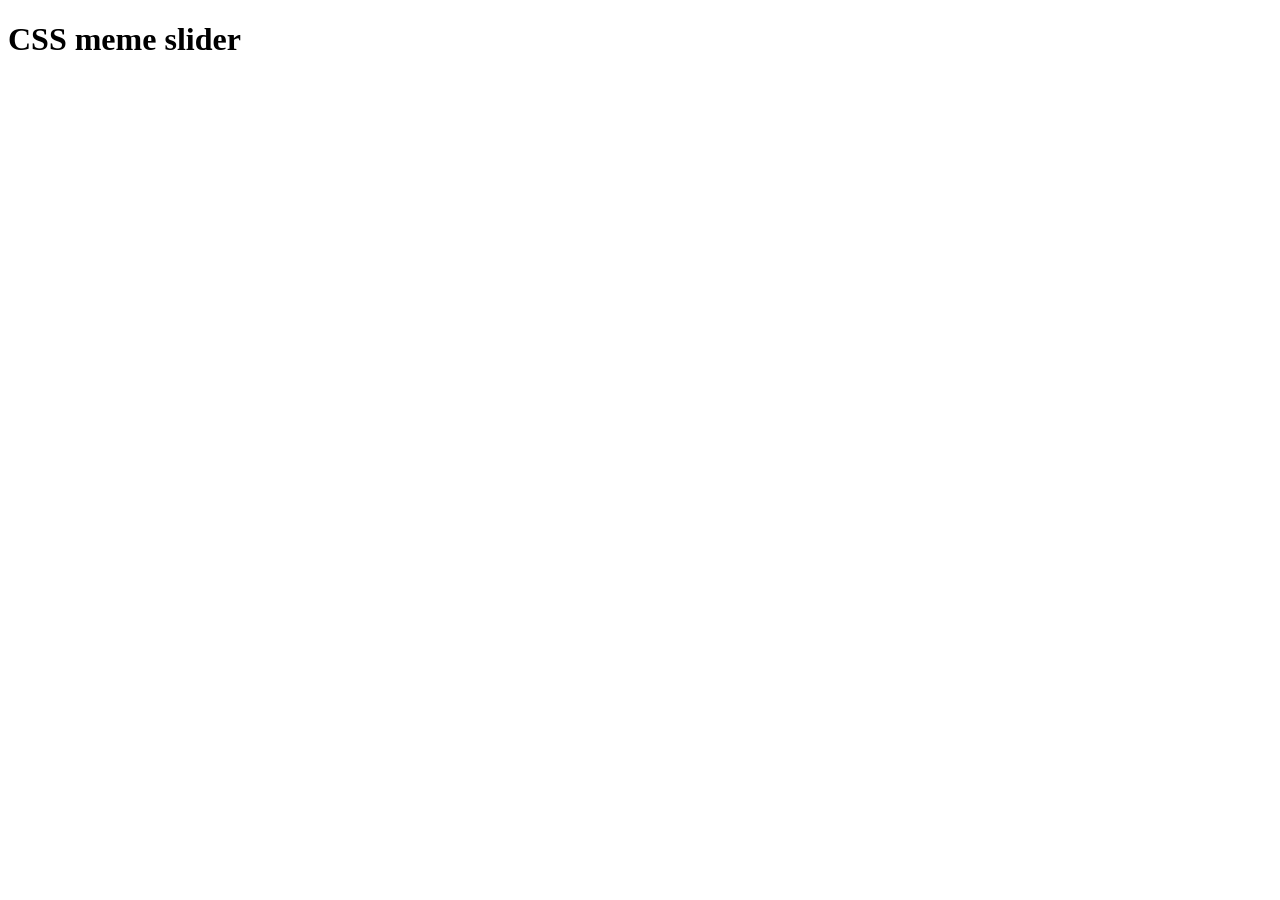
==== cssMemeSlider/index.html @ 93bbd3e7 "feat: create folder for the task (Sat, Sep 14, 2024 08:11:37 PM)" ====
<!DOCTYPE html>
<html lang="en">
<head>
    <meta charset="UTF-8">
    <meta name="viewport" content="width=device-width, initial-scale=1.0">
    <title>CSS meme slider</title>
</head>
<body>
    <h1>CSS meme slider</h1>
</body>
</html>
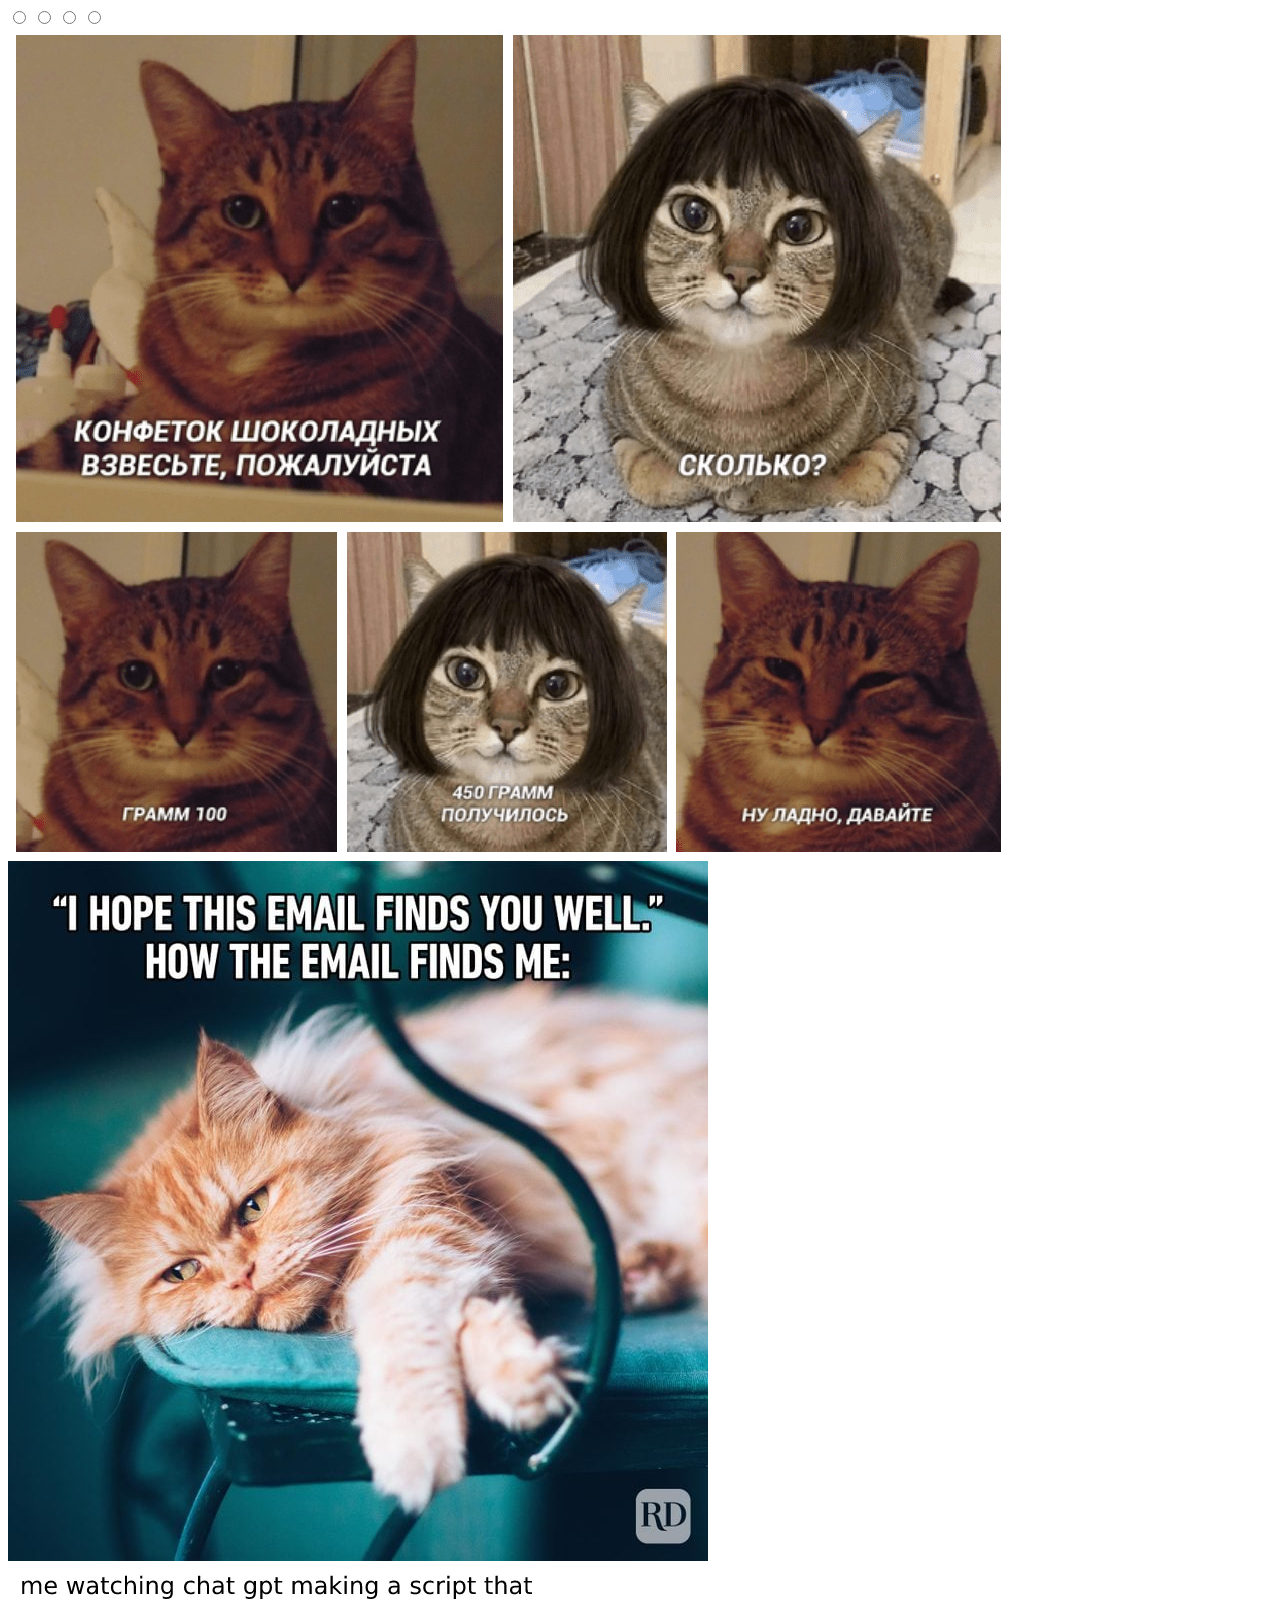
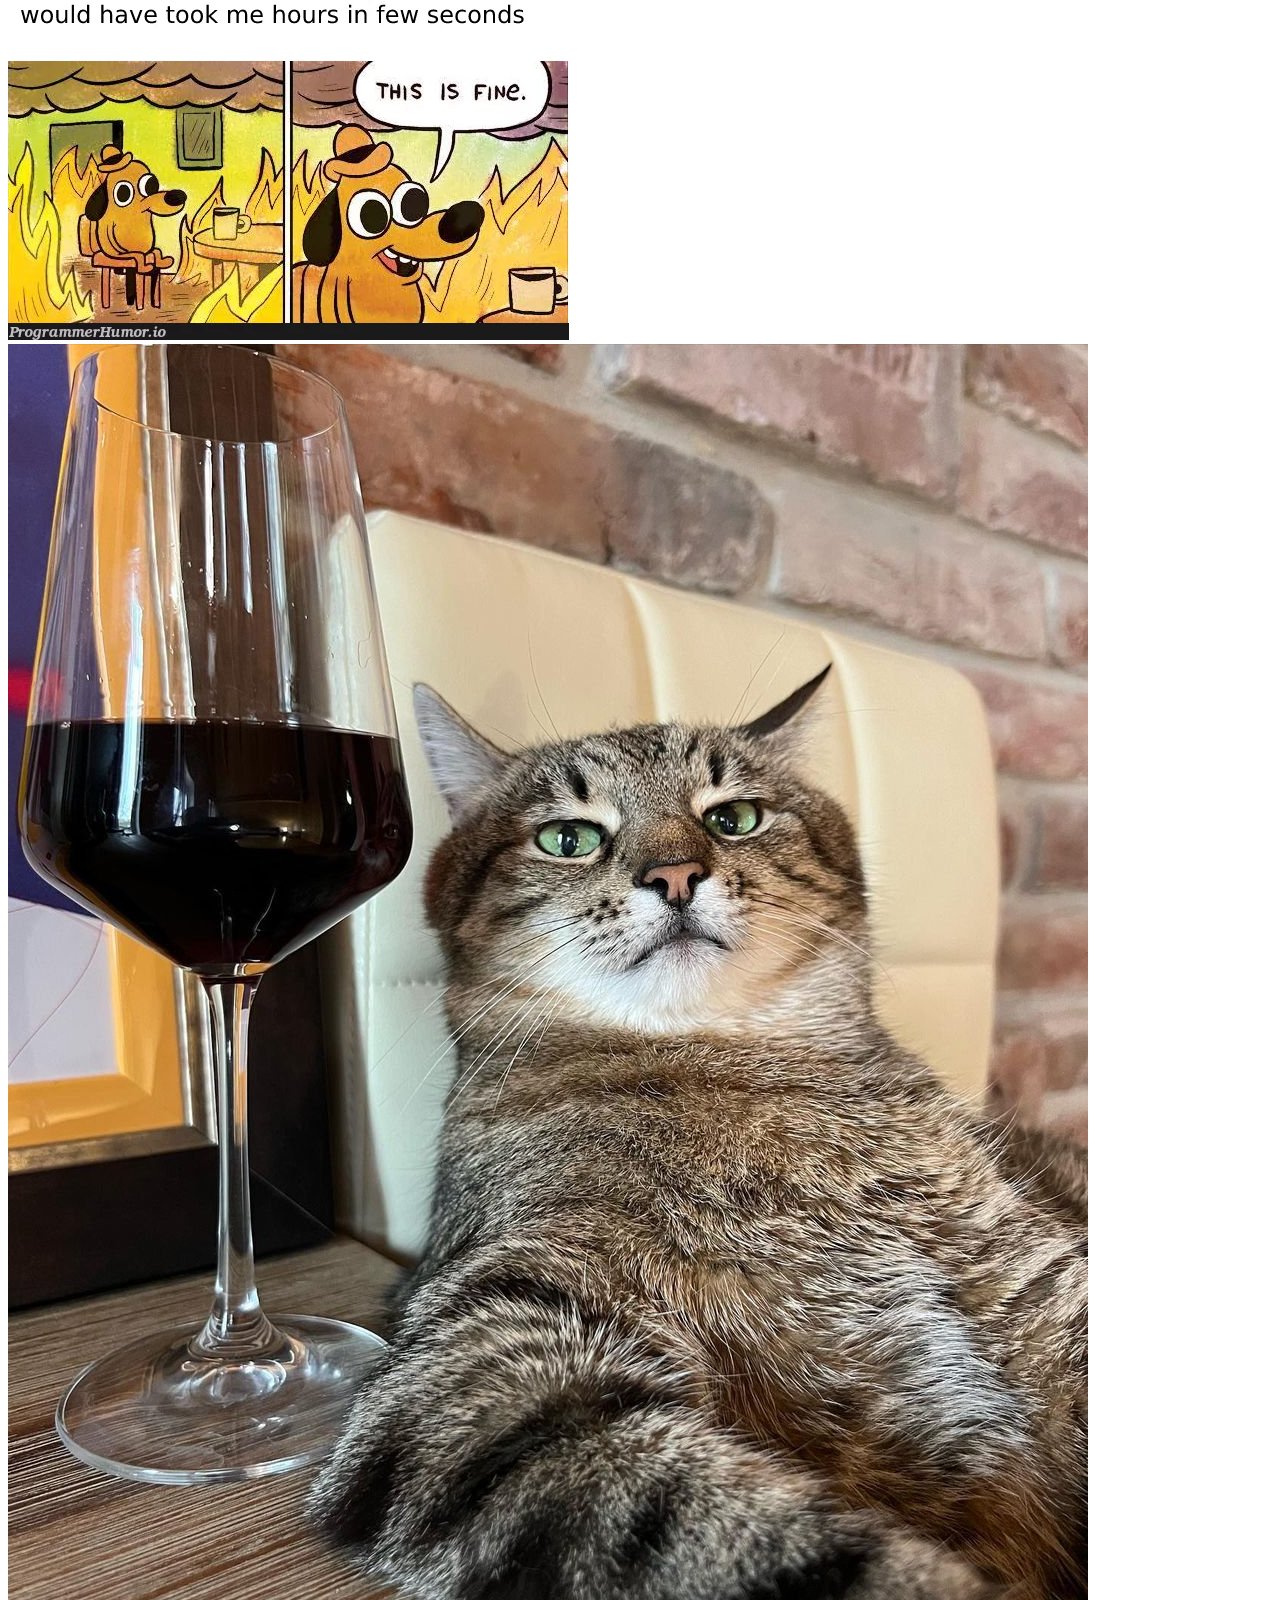
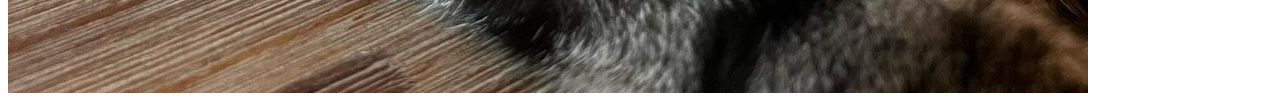
==== commit a35a5436: "feat: copy html from the draft (Sat, Sep 14, 2024 08:16:51 PM)" ====
--- a/cssMemeSlider/index.html
+++ b/cssMemeSlider/index.html
@@ -1,11 +1,55 @@
 <!DOCTYPE html>
 <html lang="en">
+
 <head>
     <meta charset="UTF-8">
     <meta name="viewport" content="width=device-width, initial-scale=1.0">
-    <title>CSS meme slider</title>
+    <link rel="stylesheet" href="styles.css">
+    <title>CSS: MEME Slider</title>
 </head>
+
 <body>
-    <h1>CSS meme slider</h1>
+
+    <div class="container-meme-slider">
+        <div class="meme-slides">
+            <input type="radio" name="radio-button" id="radio-1" />
+
+            <input type="radio" name="radio-button" id="radio-2" />
+
+            <input type="radio" name="radio-button" id="radio-3" />
+
+            <input type="radio" name="radio-button" id="radio-4" />
+
+            <div class="first slide">
+                <img src='resources/meme-1.jpg' alt="meme-slider">
+            </div>
+            <div class="slide">
+                <img src='resources/meme-2.jpg' alt="meme-slider">
+            </div>
+            <div class="slide">
+                <img src='resources/meme-3.webp' alt="meme-slider">
+            </div>
+            <div class="slide">
+                <img src='resources/meme-4.jpg' alt="meme-slider">
+            </div>
+        </div>
+
+        <div class="navigation">
+            <label for="radio-1" class="navigation-btn">
+                <span></span>
+            </label>
+            <label for="radio-2" class="navigation-btn">
+                <span></span>
+            </label>
+            <label for="radio-3" class="navigation-btn">
+                <span></span>
+            </label>
+            <label for="radio-4" class="navigation-btn">
+                <span></span>
+            </label>
+        </div>
+    </div>
+
 </body>
+
 </html>
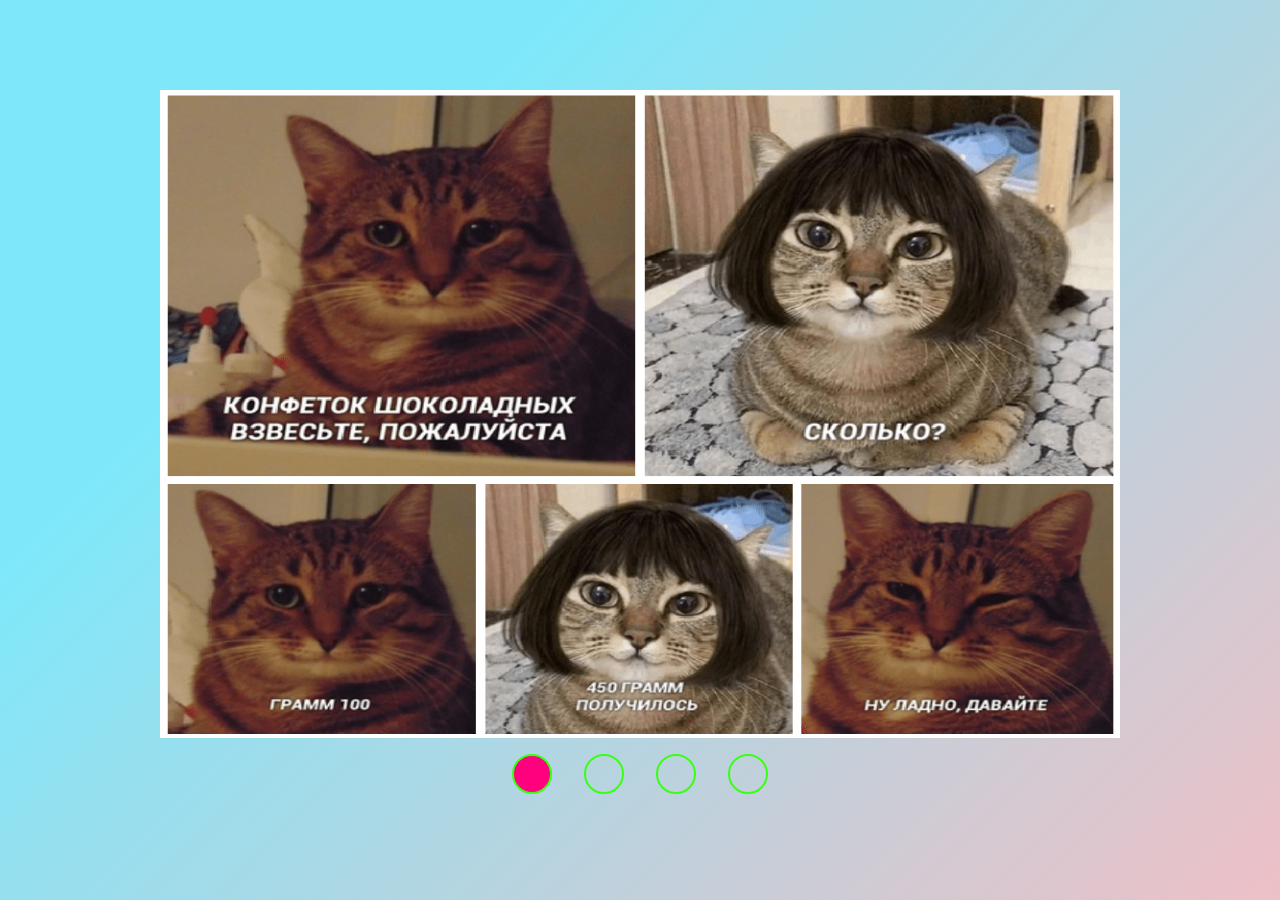
==== commit 918c33d5: "feat: style active and checked states of buttons (Sat, Sep 14, 2024 08:46:50 PM)" ====
--- a/cssMemeSlider/index.html
+++ b/cssMemeSlider/index.html
@@ -12,7 +12,7 @@
 
     <div class="container-meme-slider">
         <div class="meme-slides">
-            <input type="radio" name="radio-button" id="radio-1" />
+            <input type="radio" name="radio-button" id="radio-1" checked/>
 
             <input type="radio" name="radio-button" id="radio-2" />
 
--- a/cssMemeSlider/styles.css
+++ b/cssMemeSlider/styles.css
@@ -0,0 +1,99 @@
+body {
+    margin: 0;
+    padding: 0;
+    height: 100vh;
+    display: flex;
+    justify-content: center;
+    align-items: center;
+    background-color: #eec0c6;
+    background-image: linear-gradient(315deg, #eec0c6 0%, #7ee8fa 74%);
+
+}
+
+.container-meme-slider {
+    width: 85%;
+    overflow: hidden;
+    aspect-ratio: 4 / 3;
+    max-width: 60rem;
+}
+
+.meme-slides {
+    width: 400%;
+    height: 90%;
+    display: flex;
+}
+
+.meme-slides input {
+    display: none;
+}
+
+.slide {
+    width: 25%;
+    transition: margin 2s;
+}
+
+.slide img {
+    width: 100%;
+    height: 100%;
+}
+
+.navigation {
+    width: 100%;
+    height: 10%;
+    display: flex;
+    justify-content: center;
+}
+
+.navigation-btn {
+    cursor: pointer;
+    height: 100%;
+    aspect-ratio: 1 / 1;
+    display: flex;
+    justify-content: center;
+    align-items: center;
+
+    & span {
+        display: block;
+        border: 0.125rem solid #39FF14;
+        border-radius: 50%;
+        transition: background-color 1s;
+        height: 50%;
+        width: 50%;
+    }
+
+    &:hover {
+        & span {
+            background-color: #39FF14;
+        }
+    }
+}
+
+#radio-1:checked~.first {
+    margin-left: 0;
+}
+
+#radio-2:checked~.first {
+    margin-left: -25%;
+}
+
+#radio-3:checked~.first {
+    margin-left: -50%;
+}
+
+#radio-4:checked~.first {
+    margin-left: -75%;
+}
+
+.container-meme-slider:has(#radio-1:checked) .navigation label[for=radio-1] span,
+.container-meme-slider:has(#radio-2:checked) .navigation label[for=radio-2] span,
+.container-meme-slider:has(#radio-3:checked) .navigation label[for=radio-3] span,
+.container-meme-slider:has(#radio-4:checked) .navigation label[for=radio-4] span {
+    background-color: #FF007F;
+}
+
+.container-meme-slider:has(#radio-1:active) .navigation label[for=radio-1] span,
+.container-meme-slider:has(#radio-2:active) .navigation label[for=radio-2] span,
+.container-meme-slider:has(#radio-3:active) .navigation label[for=radio-3] span,
+.container-meme-slider:has(#radio-4:active) .navigation label[for=radio-4] span {
+    background-color: #FFFF00;
+}
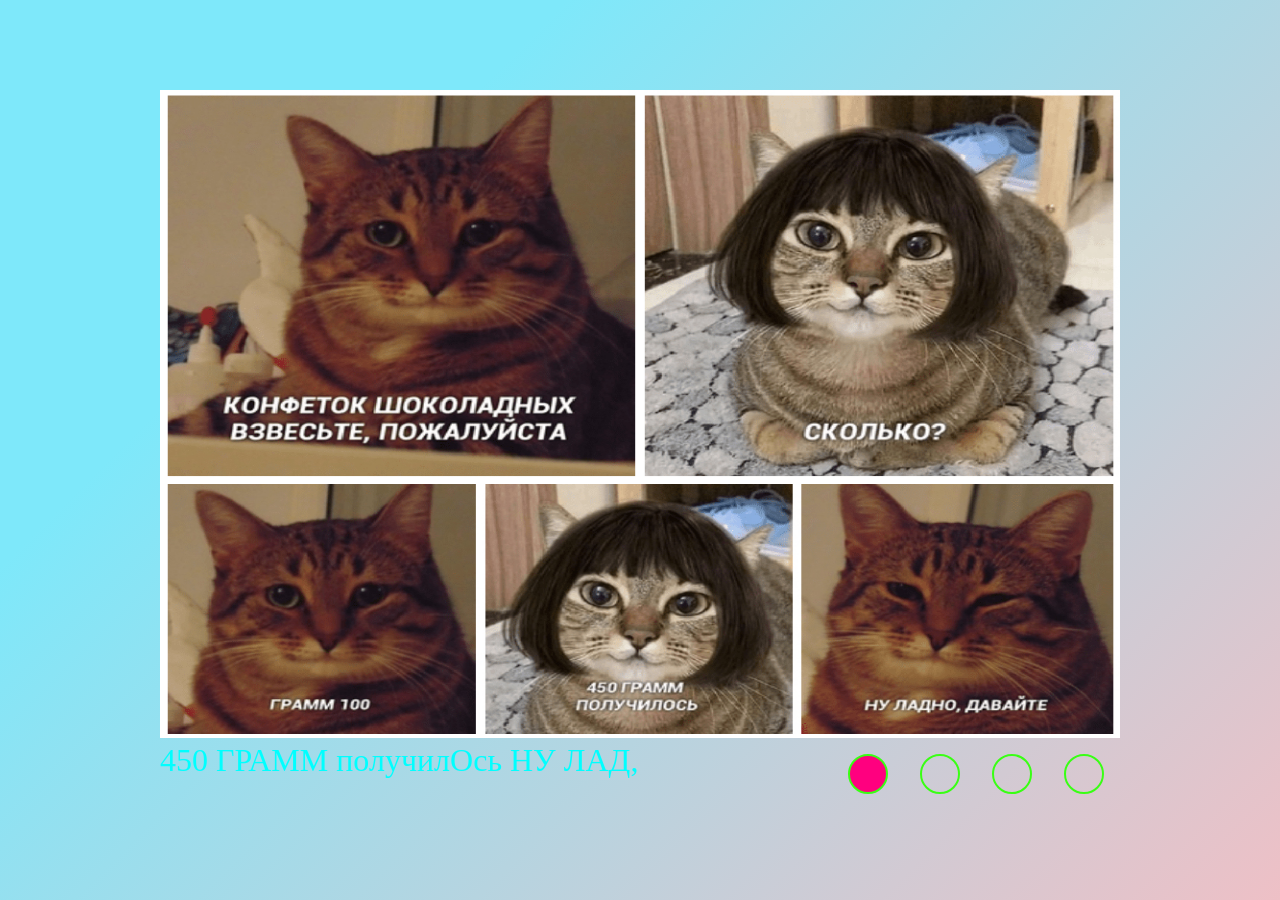
==== commit 8713641f: "feat: add captions and media breakpoint (Sat, Sep 14, 2024 09:27:35 PM)" ====
--- a/cssMemeSlider/index.html
+++ b/cssMemeSlider/index.html
@@ -11,42 +11,45 @@
 <body>
 
     <div class="container-meme-slider">
-        <div class="meme-slides">
+        <div class="meme-slider">
             <input type="radio" name="radio-button" id="radio-1" checked/>
-
             <input type="radio" name="radio-button" id="radio-2" />
-
             <input type="radio" name="radio-button" id="radio-3" />
-
             <input type="radio" name="radio-button" id="radio-4" />
 
-            <div class="first slide">
-                <img src='resources/meme-1.jpg' alt="meme-slider">
+            <div class="meme-slides">
+                <figure class="first slide">
+                    <img src='resources/meme-1.jpg' alt="meme-slider">
+                    <figCaption>450 ГРАММ получилОсь НУ ЛАД,</figCaption>
+                </figure>
+                <figure class="slide">
+                    <img src='resources/meme-2.jpg' alt="meme-slider">
+                    <figCaption>HOV THE EMA11 Е1И08 ME:</figCaption>
+                </figure>
+                <figure class="slide">
+                    <img src='resources/meme-3.webp' alt="meme-slider">
+                    <figCaption>🧐 programmerhumor.io 🫥</figCaption>
+                </figure>
+                <figure class="slide">
+                    <img src='resources/meme-4.jpg' alt="meme-slider">
+                    <figCaption>CTE㌲AH</figCaption>
+                </figure>
             </div>
-            <div class="slide">
-                <img src='resources/meme-2.jpg' alt="meme-slider">
+
+            <div class="navigation">
+                <label for="radio-1" class="navigation-btn">
+                    <span></span>
+                </label>
+                <label for="radio-2" class="navigation-btn">
+                    <span></span>
+                </label>
+                <label for="radio-3" class="navigation-btn">
+                    <span></span>
+                </label>
+                <label for="radio-4" class="navigation-btn">
+                    <span></span>
+                </label>
             </div>
-            <div class="slide">
-                <img src='resources/meme-3.webp' alt="meme-slider">
-            </div>
-            <div class="slide">
-                <img src='resources/meme-4.jpg' alt="meme-slider">
-            </div>
-        </div>
-
-        <div class="navigation">
-            <label for="radio-1" class="navigation-btn">
-                <span></span>
-            </label>
-            <label for="radio-2" class="navigation-btn">
-                <span></span>
-            </label>
-            <label for="radio-3" class="navigation-btn">
-                <span></span>
-            </label>
-            <label for="radio-4" class="navigation-btn">
-                <span></span>
-            </label>
         </div>
     </div>
 
--- a/cssMemeSlider/styles.css
+++ b/cssMemeSlider/styles.css
@@ -23,12 +23,17 @@
     display: flex;
 }
 
-.meme-slides input {
+.meme-slider {
+    height: 100%;
+}
+
+.meme-slider input {
     display: none;
 }
 
 .slide {
     width: 25%;
+    margin: 0;
     transition: margin 2s;
 }
 
@@ -37,11 +42,16 @@
     height: 100%;
 }
 
+.slide figcaption {
+    color: #00FFFF;
+    font-size: 2rem;
+}
+
 .navigation {
     width: 100%;
     height: 10%;
     display: flex;
-    justify-content: center;
+    justify-content: end;
 }
 
 .navigation-btn {
@@ -68,19 +78,19 @@
     }
 }
 
-#radio-1:checked~.first {
+#radio-1:checked~.meme-slides .first {
     margin-left: 0;
 }
 
-#radio-2:checked~.first {
+#radio-2:checked~.meme-slides .first {
     margin-left: -25%;
 }
 
-#radio-3:checked~.first {
+#radio-3:checked~.meme-slides .first {
     margin-left: -50%;
 }
 
-#radio-4:checked~.first {
+#radio-4:checked~.meme-slides .first {
     margin-left: -75%;
 }
 
@@ -96,4 +106,19 @@
 .container-meme-slider:has(#radio-3:active) .navigation label[for=radio-3] span,
 .container-meme-slider:has(#radio-4:active) .navigation label[for=radio-4] span {
     background-color: #FFFF00;
-}+}
+
+@media screen and (max-width: 800px) {
+    .navigation {
+        justify-content: center;
+    }
+
+    .meme-slides {
+        height: 80%;
+    }
+
+    .slide figcaption {
+        margin-top: 6%;
+        font-size: 1rem;
+    }
+}
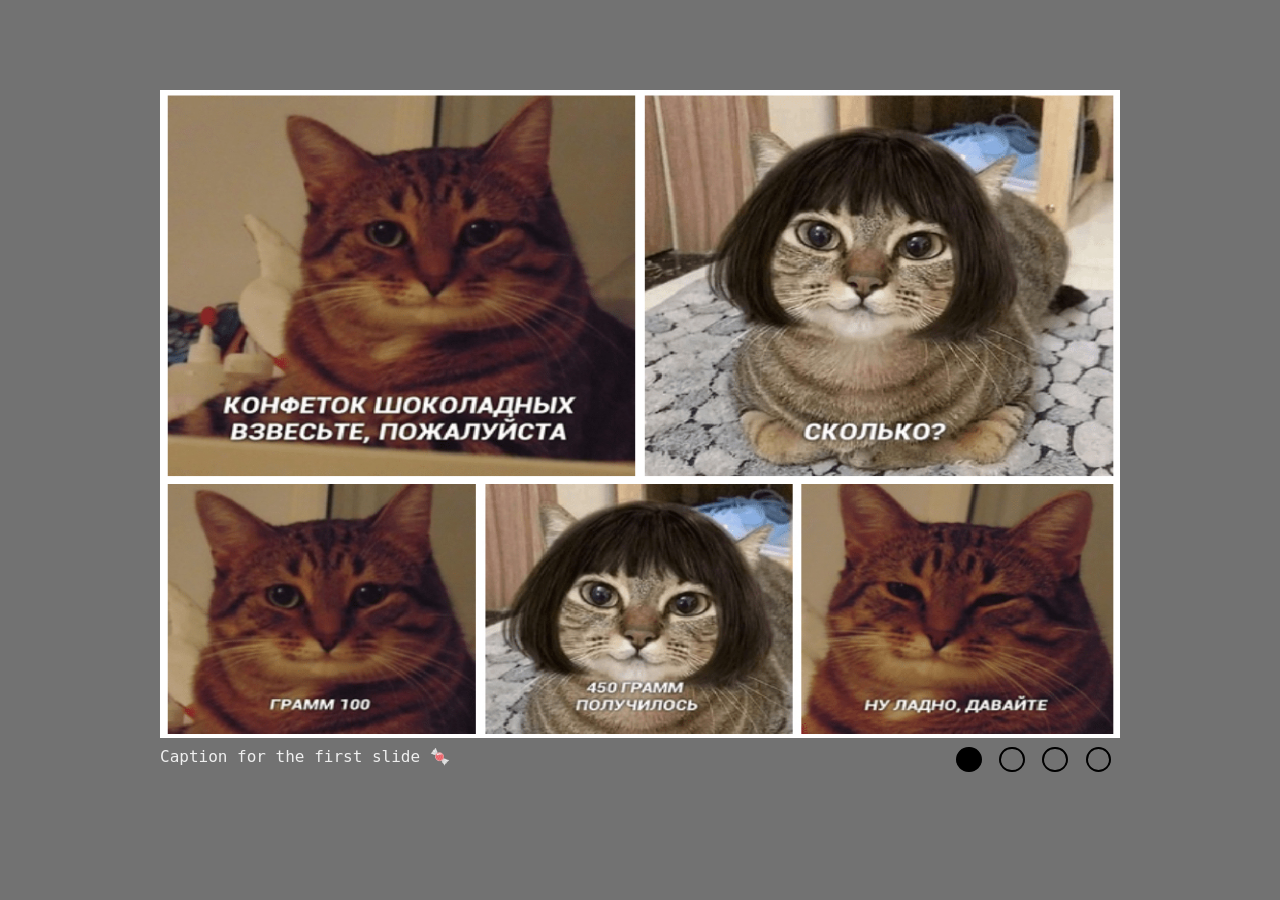
==== commit a184d79c: "feat: implement styles for the slider (Sun, Sep 15, 2024 10:53:11 AM)" ====
--- a/cssMemeSlider/index.html
+++ b/cssMemeSlider/index.html
@@ -20,19 +20,19 @@
             <div class="meme-slides">
                 <figure class="first slide">
                     <img src='resources/meme-1.jpg' alt="meme-slider">
-                    <figCaption>450 ГРАММ получилОсь НУ ЛАД,</figCaption>
+                    <figCaption>Caption for the first slide 🍬</figCaption>
                 </figure>
                 <figure class="slide">
                     <img src='resources/meme-2.jpg' alt="meme-slider">
-                    <figCaption>HOV THE EMA11 Е1И08 ME:</figCaption>
+                    <figCaption>Caption for the second slide 🙀</figCaption>
                 </figure>
                 <figure class="slide">
                     <img src='resources/meme-3.webp' alt="meme-slider">
-                    <figCaption>🧐 programmerhumor.io 🫥</figCaption>
+                    <figCaption>Caption for the third slide ⌛️</figCaption>
                 </figure>
                 <figure class="slide">
                     <img src='resources/meme-4.jpg' alt="meme-slider">
-                    <figCaption>CTE㌲AH</figCaption>
+                    <figCaption>Caption for the fourth slide 🍷</figCaption>
                 </figure>
             </div>
 
--- a/cssMemeSlider/styles.css
+++ b/cssMemeSlider/styles.css
@@ -5,8 +5,7 @@
     display: flex;
     justify-content: center;
     align-items: center;
-    background-color: #eec0c6;
-    background-image: linear-gradient(315deg, #eec0c6 0%, #7ee8fa 74%);
+    background-color: #3f3f3fba;
 
 }
 
@@ -35,6 +34,9 @@
     width: 25%;
     margin: 0;
     transition: margin 2s;
+    figcaption {
+        margin-top: 0.5%;
+    }
 }
 
 .slide img {
@@ -43,8 +45,9 @@
 }
 
 .slide figcaption {
-    color: #00FFFF;
-    font-size: 2rem;
+    color: rgba(255, 255, 255, 0.885);
+    font-size: 1rem;
+    font-family: monospace;
 }
 
 .navigation {
@@ -56,7 +59,7 @@
 
 .navigation-btn {
     cursor: pointer;
-    height: 100%;
+    height: 60%;
     aspect-ratio: 1 / 1;
     display: flex;
     justify-content: center;
@@ -64,7 +67,7 @@
 
     & span {
         display: block;
-        border: 0.125rem solid #39FF14;
+        border: 0.125rem solid black;
         border-radius: 50%;
         transition: background-color 1s;
         height: 50%;
@@ -73,7 +76,7 @@
 
     &:hover {
         & span {
-            background-color: #39FF14;
+            background-color: white;
         }
     }
 }
@@ -98,14 +101,14 @@
 .container-meme-slider:has(#radio-2:checked) .navigation label[for=radio-2] span,
 .container-meme-slider:has(#radio-3:checked) .navigation label[for=radio-3] span,
 .container-meme-slider:has(#radio-4:checked) .navigation label[for=radio-4] span {
-    background-color: #FF007F;
+    background-color: black;
 }
 
 .container-meme-slider:has(#radio-1:active) .navigation label[for=radio-1] span,
 .container-meme-slider:has(#radio-2:active) .navigation label[for=radio-2] span,
 .container-meme-slider:has(#radio-3:active) .navigation label[for=radio-3] span,
 .container-meme-slider:has(#radio-4:active) .navigation label[for=radio-4] span {
-    background-color: #FFFF00;
+    background-color: #eec0c6;
 }
 
 @media screen and (max-width: 800px) {
@@ -119,6 +122,10 @@
 
     .slide figcaption {
         margin-top: 6%;
-        font-size: 1rem;
+        font-size: 0.7rem;
     }
 }
+
+
+
+
